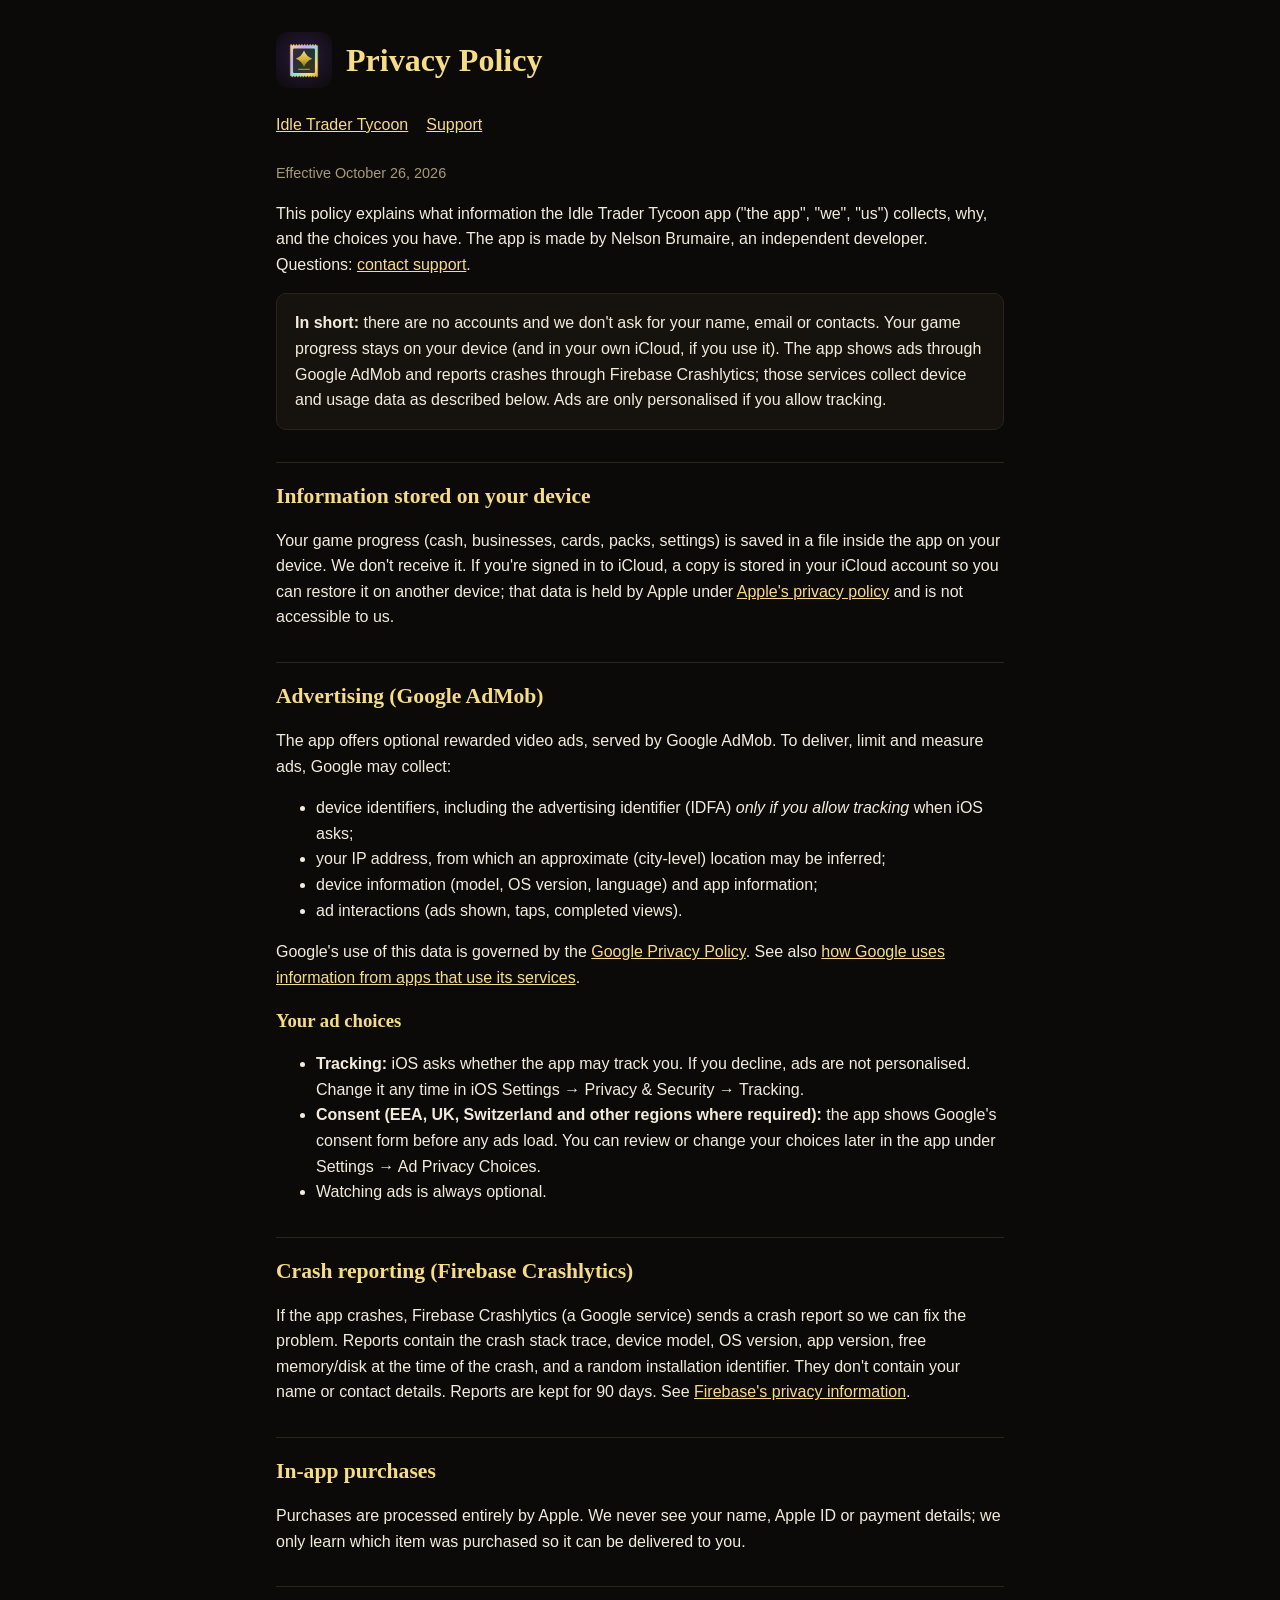
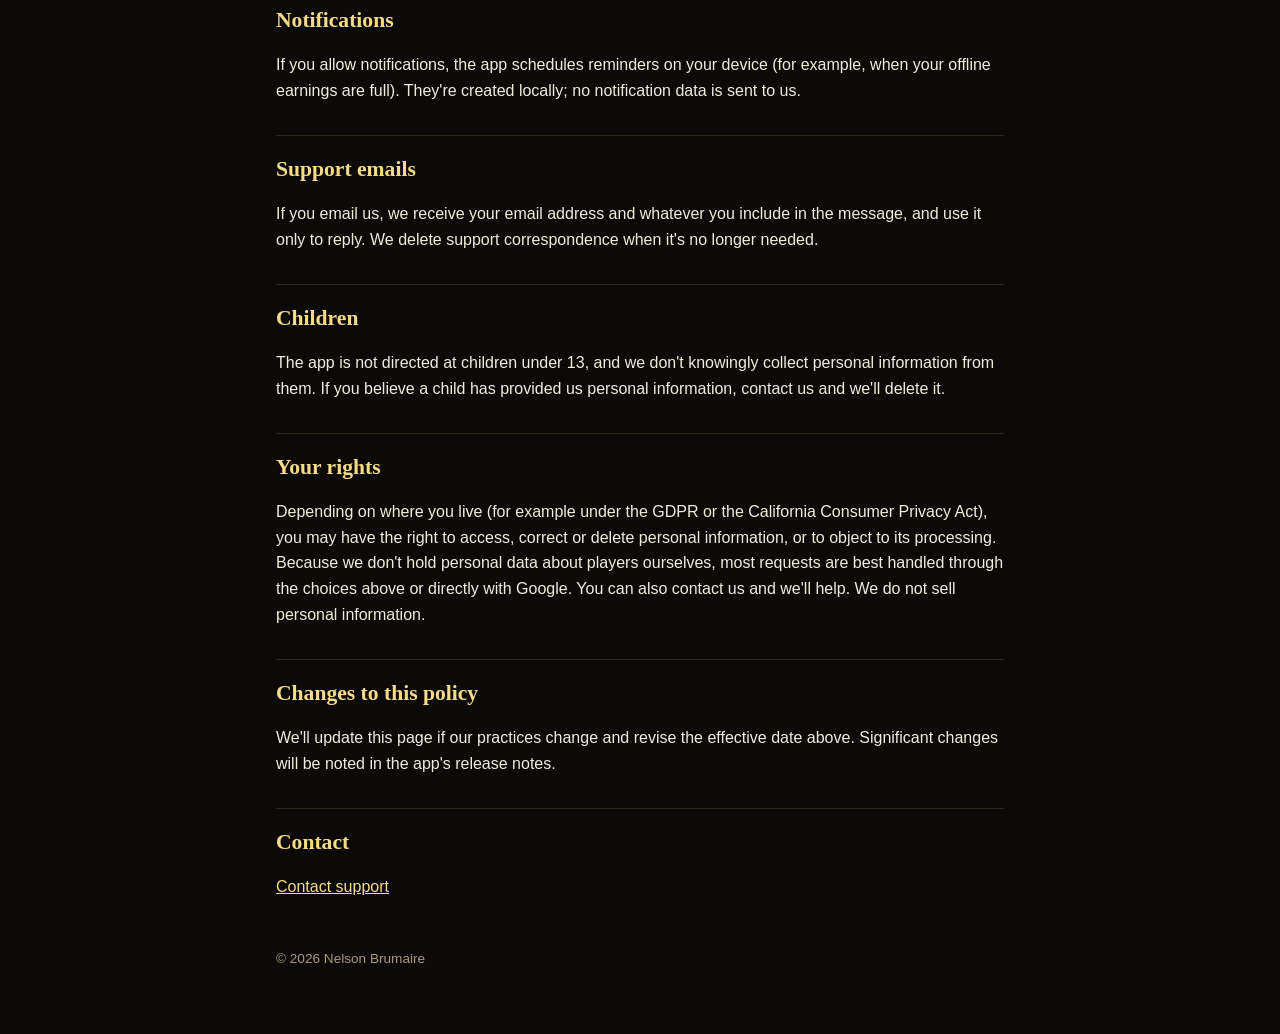
==== idle-trader-tycoon/privacy/index.html @ be17ad71 "Idle Trader Tycoon website: landing, support and privacy pages Co-Authored-By: Claude Opus 5.5 <nore" ====
<!doctype html>
<html lang="en">
<head>
  <meta charset="utf-8">
  <meta name="viewport" content="width=device-width, initial-scale=1">
  <title>Privacy Policy — Idle Trader Tycoon</title>
  <link rel="icon" href="../icon.svg">
  <link rel="stylesheet" href="/styles.css">
</head>
<body>
<main>
  <header>
    <img src="../icon.svg" alt="">
    <h1>Privacy Policy</h1>
  </header>
  <nav><a href="../">Idle Trader Tycoon</a><a href="../support/">Support</a></nav>
  <p class="muted">Effective October 26, 2026</p>

  <p>This policy explains what information the Idle Trader Tycoon app ("the app",
  "we", "us") collects, why, and the choices you have. The app is made by
  Nelson Brumaire, an independent developer. Questions:
  <a href="../support/">contact support</a>.</p>

  <div class="card">
    <strong>In short:</strong> there are no accounts and we don't ask for your name,
    email or contacts. Your game progress stays on your device (and in your own
    iCloud, if you use it). The app shows ads through Google AdMob and reports
    crashes through Firebase Crashlytics; those services collect device and usage
    data as described below. Ads are only personalised if you allow tracking.
  </div>

  <h2>Information stored on your device</h2>
  <p>Your game progress (cash, businesses, cards, packs, settings) is saved in a file
  inside the app on your device. We don't receive it. If you're signed in to iCloud,
  a copy is stored in your iCloud account so you can restore it on another device;
  that data is held by Apple under <a href="https://www.apple.com/legal/privacy/">Apple's
  privacy policy</a> and is not accessible to us.</p>

  <h2>Advertising (Google AdMob)</h2>
  <p>The app offers optional rewarded video ads, served by Google AdMob. To deliver,
  limit and measure ads, Google may collect:</p>
  <ul>
    <li>device identifiers, including the advertising identifier (IDFA) <em>only if
    you allow tracking</em> when iOS asks;</li>
    <li>your IP address, from which an approximate (city-level) location may be
    inferred;</li>
    <li>device information (model, OS version, language) and app information;</li>
    <li>ad interactions (ads shown, taps, completed views).</li>
  </ul>
  <p>Google's use of this data is governed by the
  <a href="https://policies.google.com/privacy">Google Privacy Policy</a>. See also
  <a href="https://policies.google.com/technologies/partner-sites">how Google uses
  information from apps that use its services</a>.</p>

  <h3>Your ad choices</h3>
  <ul>
    <li><strong>Tracking:</strong> iOS asks whether the app may track you. If you
    decline, ads are not personalised. Change it any time in iOS Settings → Privacy
    &amp; Security → Tracking.</li>
    <li><strong>Consent (EEA, UK, Switzerland and other regions where required):</strong>
    the app shows Google's consent form before any ads load. You can review or change
    your choices later in the app under Settings → Ad Privacy Choices.</li>
    <li>Watching ads is always optional.</li>
  </ul>

  <h2>Crash reporting (Firebase Crashlytics)</h2>
  <p>If the app crashes, Firebase Crashlytics (a Google service) sends a crash report
  so we can fix the problem. Reports contain the crash stack trace, device model,
  OS version, app version, free memory/disk at the time of the crash, and a random
  installation identifier. They don't contain your name or contact details. Reports
  are kept for 90 days. See
  <a href="https://firebase.google.com/support/privacy">Firebase's privacy information</a>.</p>

  <h2>In-app purchases</h2>
  <p>Purchases are processed entirely by Apple. We never see your name, Apple ID or
  payment details; we only learn which item was purchased so it can be delivered to
  you.</p>

  <h2>Notifications</h2>
  <p>If you allow notifications, the app schedules reminders on your device (for
  example, when your offline earnings are full). They're created locally; no
  notification data is sent to us.</p>

  <h2>Support emails</h2>
  <p>If you email us, we receive your email address and whatever you include in the
  message, and use it only to reply. We delete support correspondence when it's no
  longer needed.</p>

  <h2>Children</h2>
  <p>The app is not directed at children under 13, and we don't knowingly collect
  personal information from them. If you believe a child has provided us personal
  information, contact us and we'll delete it.</p>

  <h2>Your rights</h2>
  <p>Depending on where you live (for example under the GDPR or the California
  Consumer Privacy Act), you may have the right to access, correct or delete personal
  information, or to object to its processing. Because we don't hold personal data
  about players ourselves, most requests are best handled through the choices above
  or directly with Google. You can also contact us and we'll help. We do not sell
  personal information.</p>

  <h2>Changes to this policy</h2>
  <p>We'll update this page if our practices change and revise the effective date
  above. Significant changes will be noted in the app's release notes.</p>

  <h2>Contact</h2>
  <p><a href="../support/">Contact support</a></p>

  <footer>© 2026 Nelson Brumaire</footer>
</main>
</body>
</html>
---- styles.css ----
:root {
  --bg: #0b0a08;
  --card: #16130e;
  --line: #2a2419;
  --text: #f3ecdd;
  --muted: #a89a78;
  --gold: #d4af37;
  --gold-light: #f6dc86;
}
* { box-sizing: border-box; }
body {
  margin: 0;
  background: var(--bg);
  color: var(--text);
  font: 16px/1.6 -apple-system, BlinkMacSystemFont, "Segoe UI", Inter, Roboto, sans-serif;
}
main { max-width: 760px; margin: 0 auto; padding: 32px 16px 64px; }
header { display: flex; align-items: center; gap: 14px; margin-bottom: 24px; }
header img { width: 56px; height: 56px; border-radius: 12px; }
h1, h2, h3 { font-family: "Playfair Display", Georgia, serif; color: var(--gold-light); line-height: 1.25; }
h1 { font-size: 2rem; margin: 0; }
h2 { font-size: 1.35rem; margin-top: 2rem; border-top: 1px solid var(--line); padding-top: 1.25rem; }
a { color: var(--gold-light); }
p, li { color: var(--text); }
.muted { color: var(--muted); font-size: .9rem; }
.card { background: var(--card); border: 1px solid var(--line); border-radius: 10px; padding: 16px 18px; margin: 16px 0; }
.button { display: inline-block; background: var(--gold); color: #1a1403; font-weight: 700;
  text-decoration: none; padding: 10px 18px; border-radius: 6px; }
nav { display: flex; gap: 18px; flex-wrap: wrap; margin: 8px 0 24px; }
footer { margin-top: 48px; color: var(--muted); font-size: .85rem; }
table { width: 100%; border-collapse: collapse; font-size: .95rem; }
th, td { text-align: left; padding: 8px; border-bottom: 1px solid var(--line); vertical-align: top; }
th { color: var(--muted); font-weight: 600; }
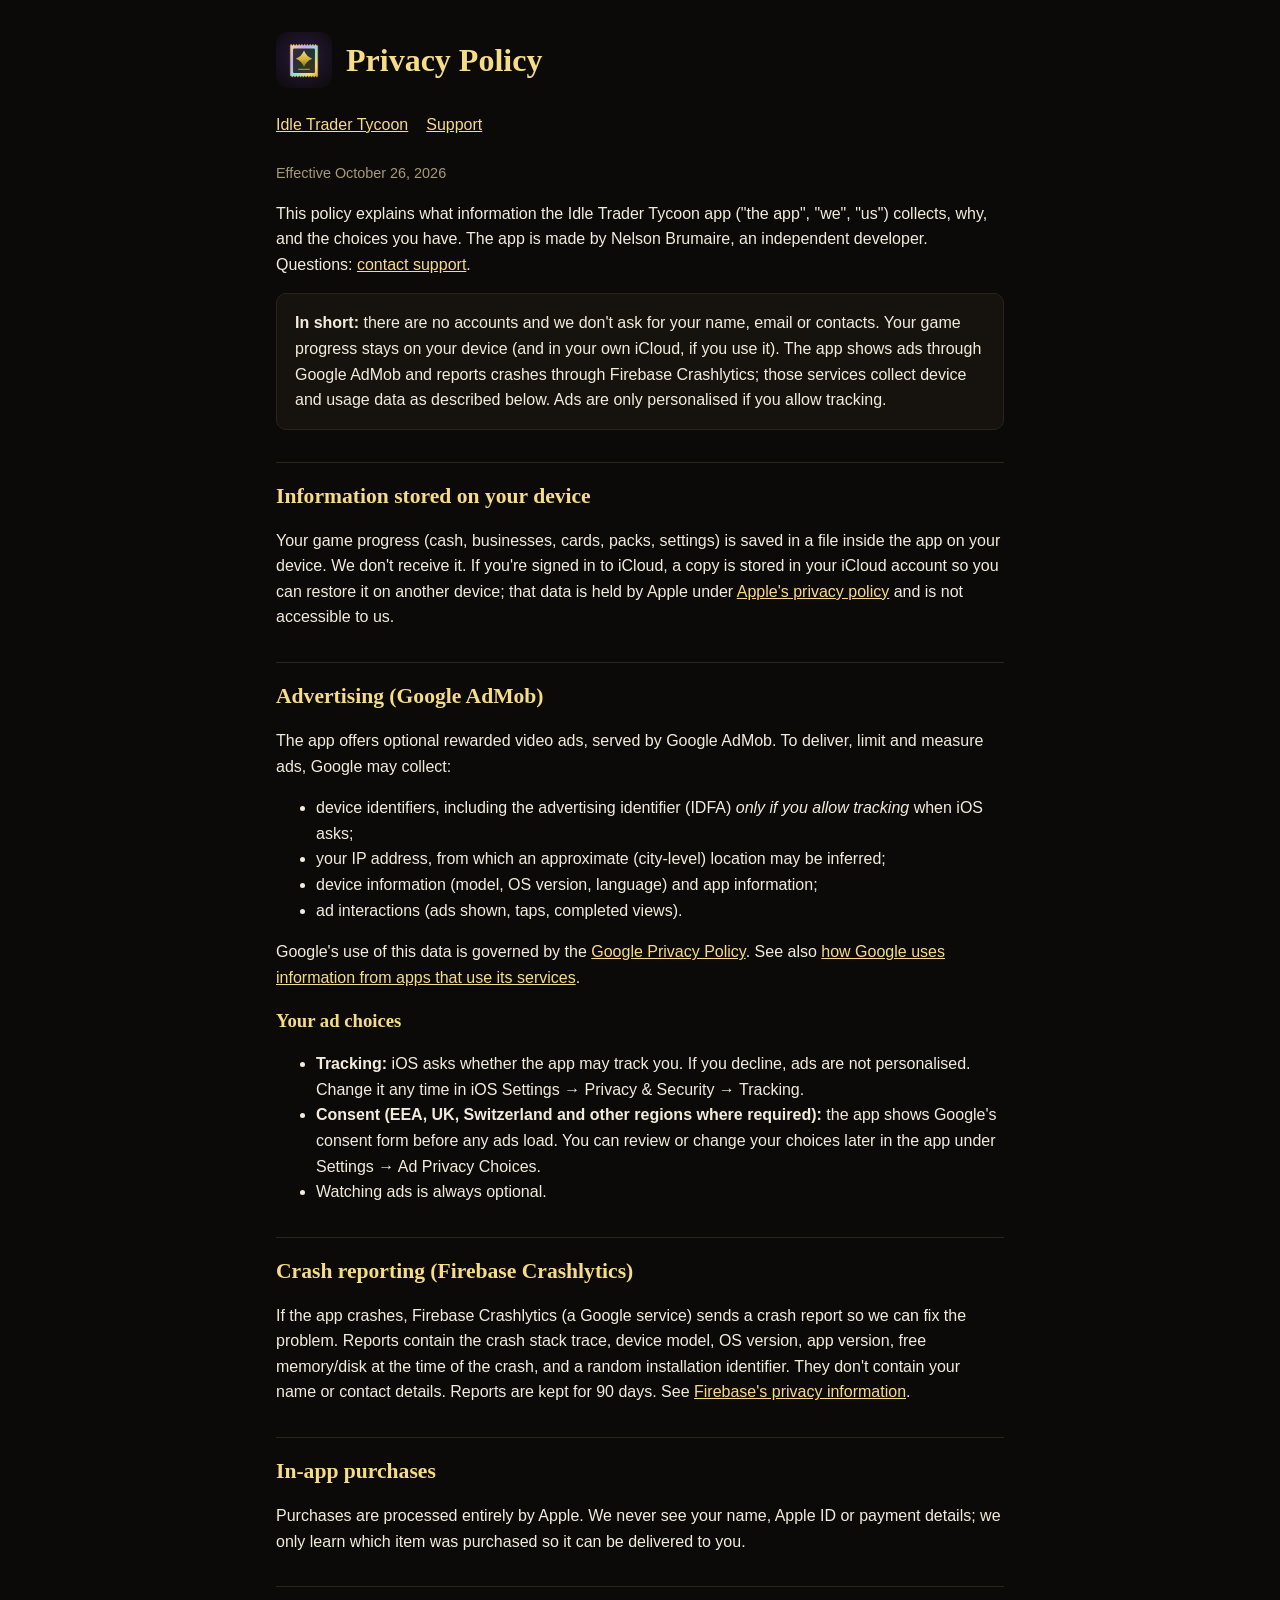
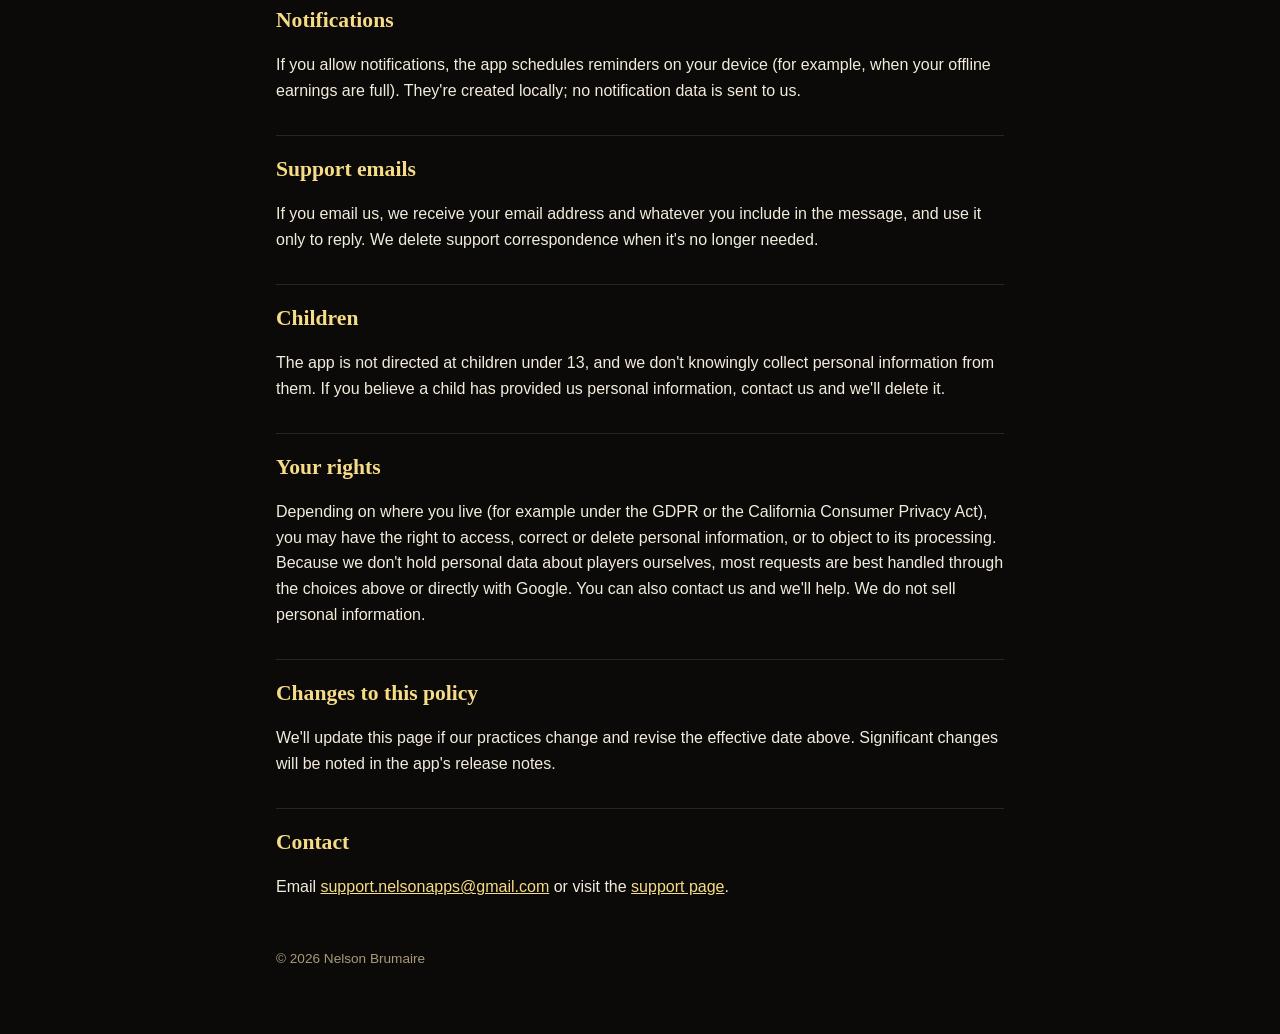
==== commit adacfdc6: "Support email on support and privacy pages Co-Authored-By: Claude Opus 5.5 <noreply@anthropic.com>" ====
--- a/idle-trader-tycoon/privacy/index.html
+++ b/idle-trader-tycoon/privacy/index.html
@@ -104,7 +104,7 @@
   above. Significant changes will be noted in the app's release notes.</p>
 
   <h2>Contact</h2>
-  <p><a href="../support/">Contact support</a></p>
+  <p>Email <a href="mailto:support.nelsonapps@gmail.com">support.nelsonapps@gmail.com</a> or visit the <a href="../support/">support page</a>.</p>
 
   <footer>© 2026 Nelson Brumaire</footer>
 </main>
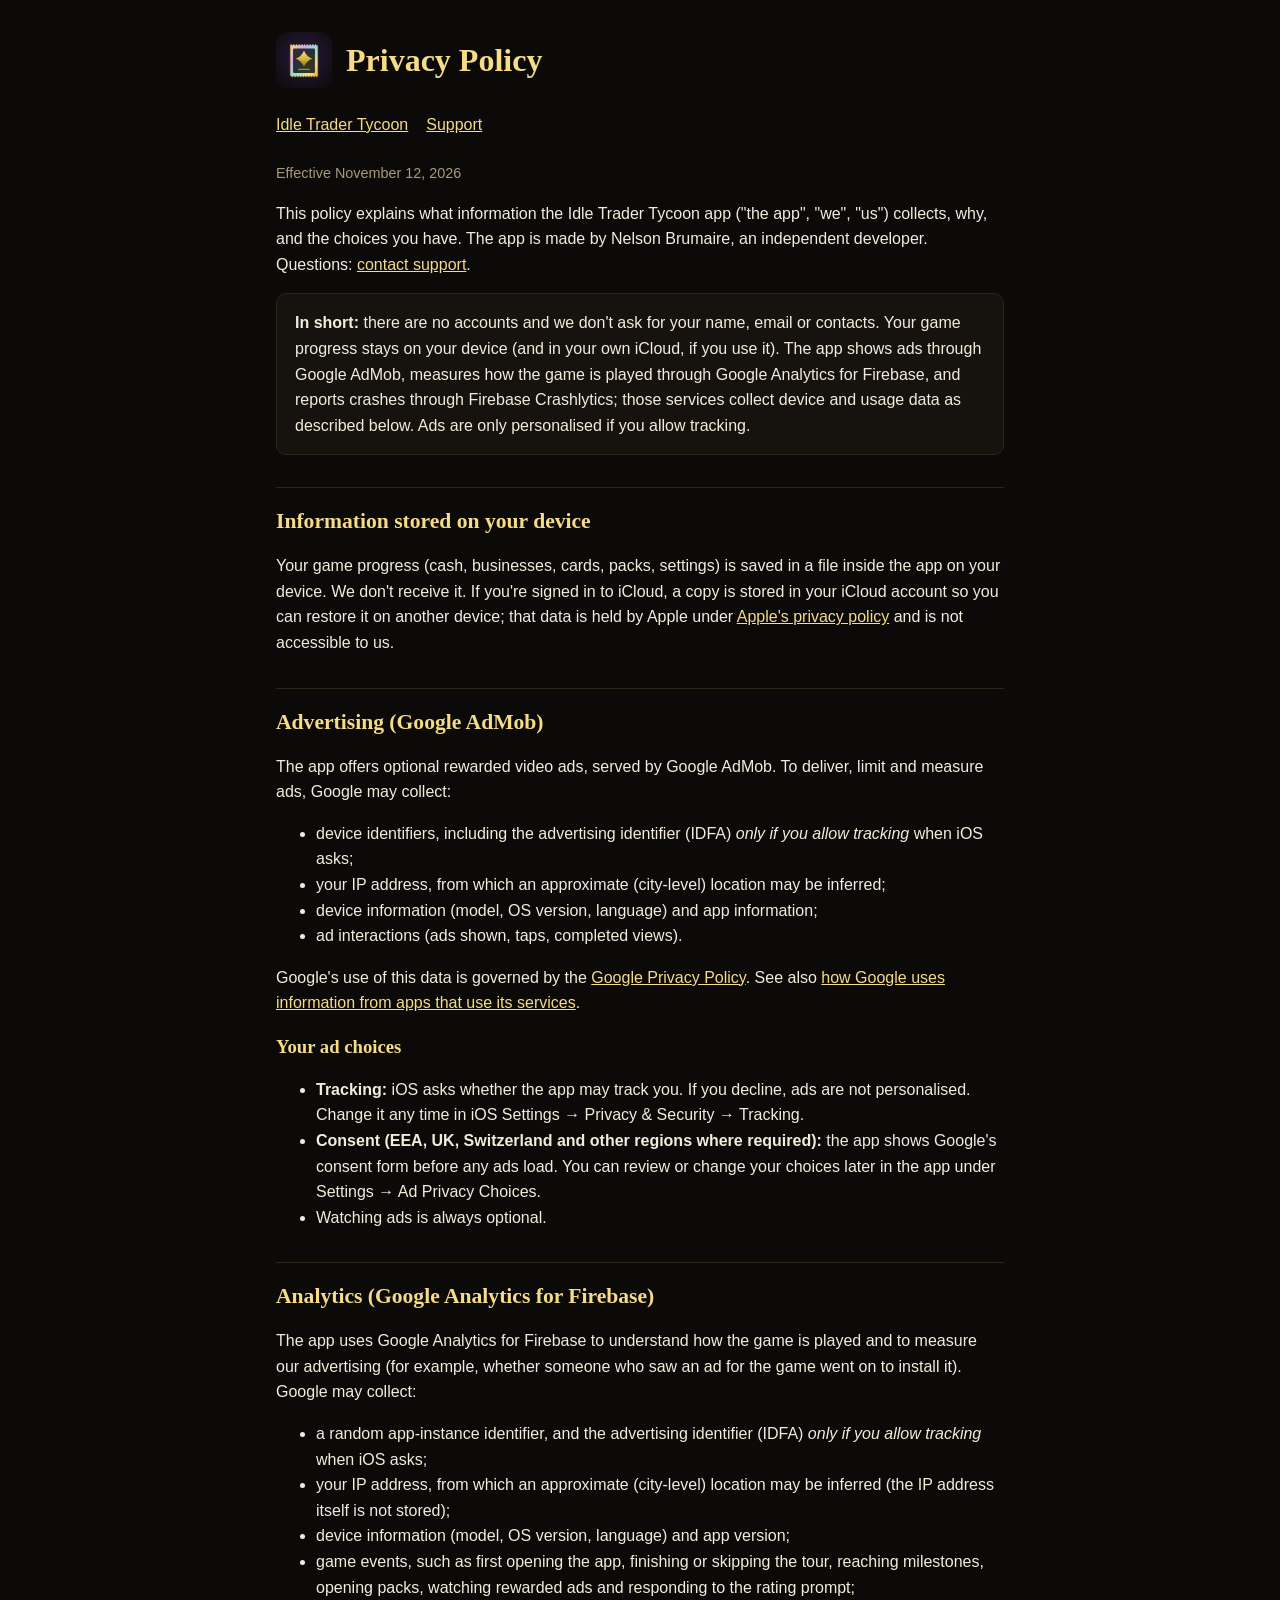
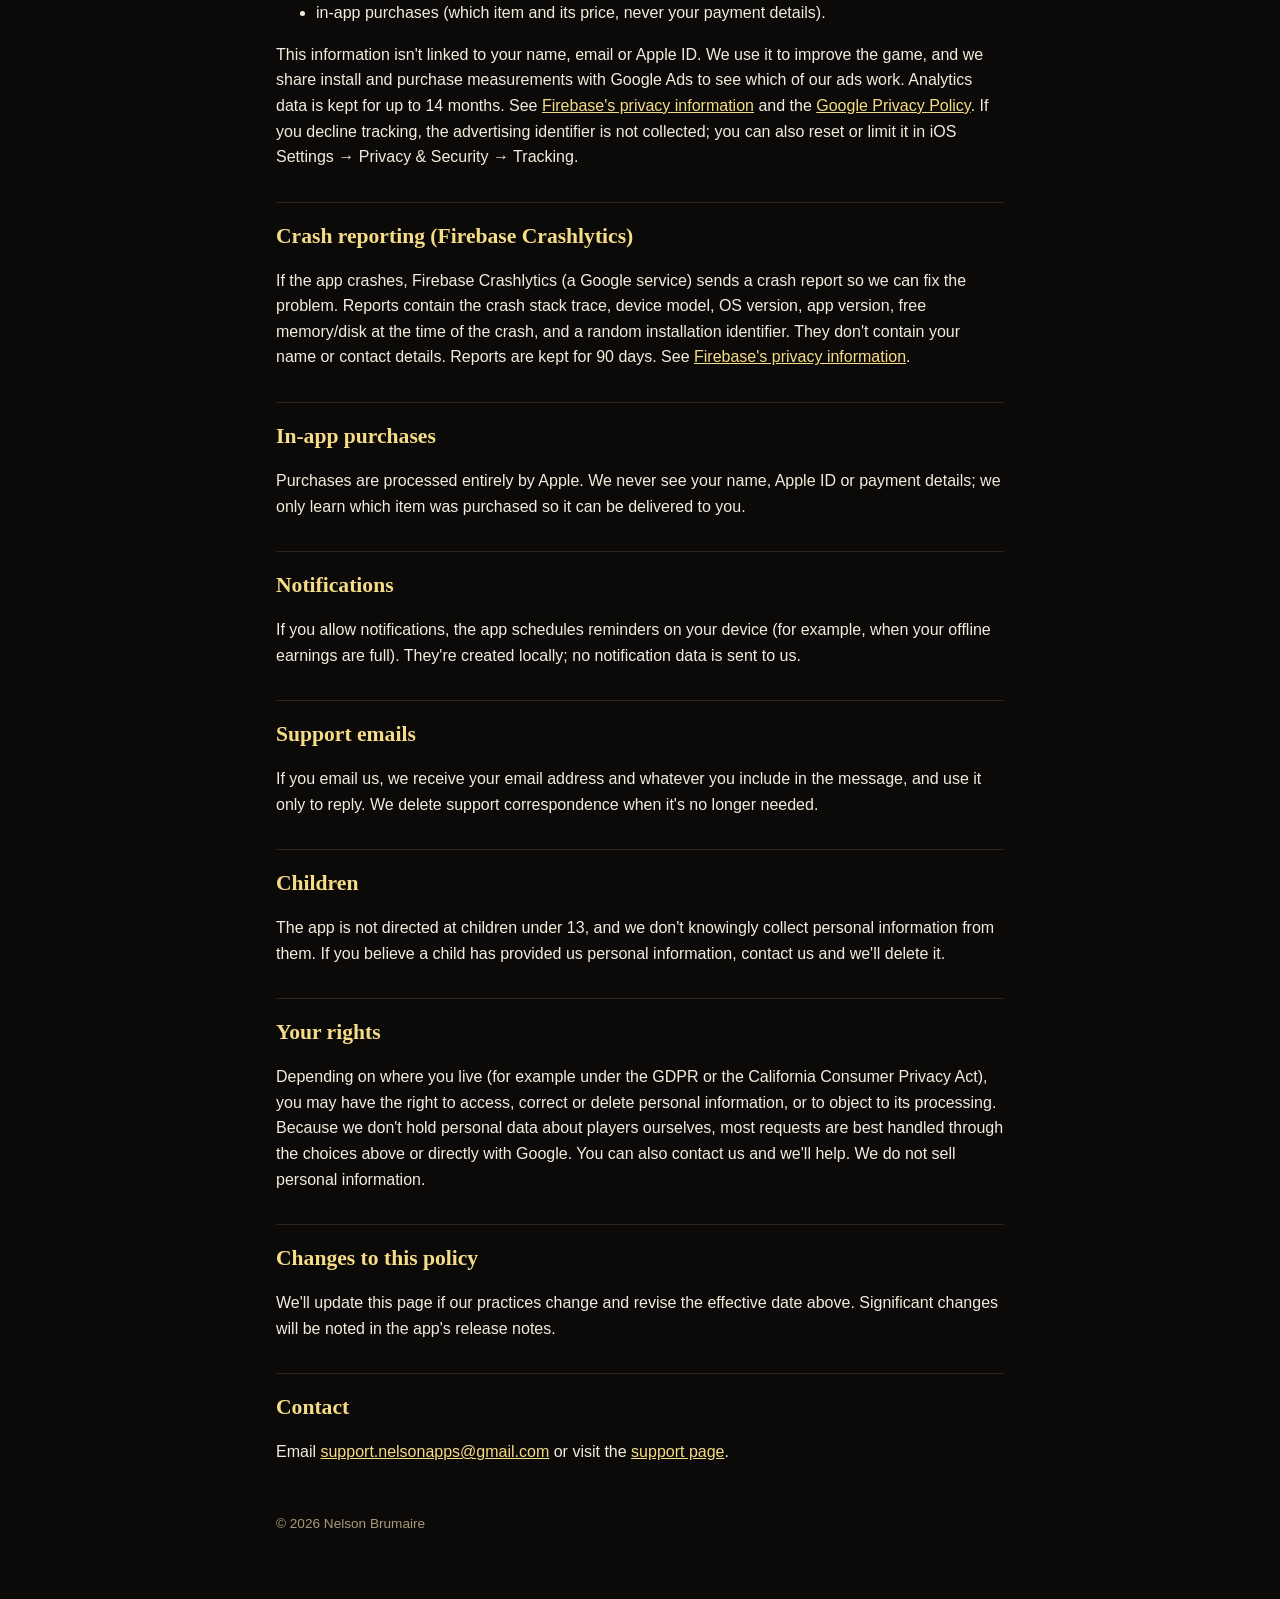
==== commit 64e63d57: "Idle Trader Tycoon privacy: add Google Analytics for Firebase Co-Authored-By: Claude Opus 5.5 <norep" ====
--- a/idle-trader-tycoon/privacy/index.html
+++ b/idle-trader-tycoon/privacy/index.html
@@ -14,7 +14,7 @@
     <h1>Privacy Policy</h1>
   </header>
   <nav><a href="../">Idle Trader Tycoon</a><a href="../support/">Support</a></nav>
-  <p class="muted">Effective October 26, 2026</p>
+  <p class="muted">Effective November 12, 2026</p>
 
   <p>This policy explains what information the Idle Trader Tycoon app ("the app",
   "we", "us") collects, why, and the choices you have. The app is made by
@@ -24,9 +24,10 @@
   <div class="card">
     <strong>In short:</strong> there are no accounts and we don't ask for your name,
     email or contacts. Your game progress stays on your device (and in your own
-    iCloud, if you use it). The app shows ads through Google AdMob and reports
-    crashes through Firebase Crashlytics; those services collect device and usage
-    data as described below. Ads are only personalised if you allow tracking.
+    iCloud, if you use it). The app shows ads through Google AdMob, measures how the
+    game is played through Google Analytics for Firebase, and reports crashes through
+    Firebase Crashlytics; those services collect device and usage data as described
+    below. Ads are only personalised if you allow tracking.
   </div>
 
   <h2>Information stored on your device</h2>
@@ -62,6 +63,29 @@
     your choices later in the app under Settings → Ad Privacy Choices.</li>
     <li>Watching ads is always optional.</li>
   </ul>
+
+  <h2>Analytics (Google Analytics for Firebase)</h2>
+  <p>The app uses Google Analytics for Firebase to understand how the game is played
+  and to measure our advertising (for example, whether someone who saw an ad for the
+  game went on to install it). Google may collect:</p>
+  <ul>
+    <li>a random app-instance identifier, and the advertising identifier (IDFA)
+    <em>only if you allow tracking</em> when iOS asks;</li>
+    <li>your IP address, from which an approximate (city-level) location may be
+    inferred (the IP address itself is not stored);</li>
+    <li>device information (model, OS version, language) and app version;</li>
+    <li>game events, such as first opening the app, finishing or skipping the tour,
+    reaching milestones, opening packs, watching rewarded ads and responding to the
+    rating prompt;</li>
+    <li>in-app purchases (which item and its price, never your payment details).</li>
+  </ul>
+  <p>This information isn't linked to your name, email or Apple ID. We use it to
+  improve the game, and we share install and purchase measurements with Google Ads
+  to see which of our ads work. Analytics data is kept for up to 14 months. See
+  <a href="https://firebase.google.com/support/privacy">Firebase's privacy information</a>
+  and the <a href="https://policies.google.com/privacy">Google Privacy Policy</a>.
+  If you decline tracking, the advertising identifier is not collected; you can
+  also reset or limit it in iOS Settings → Privacy &amp; Security → Tracking.</p>
 
   <h2>Crash reporting (Firebase Crashlytics)</h2>
   <p>If the app crashes, Firebase Crashlytics (a Google service) sends a crash report
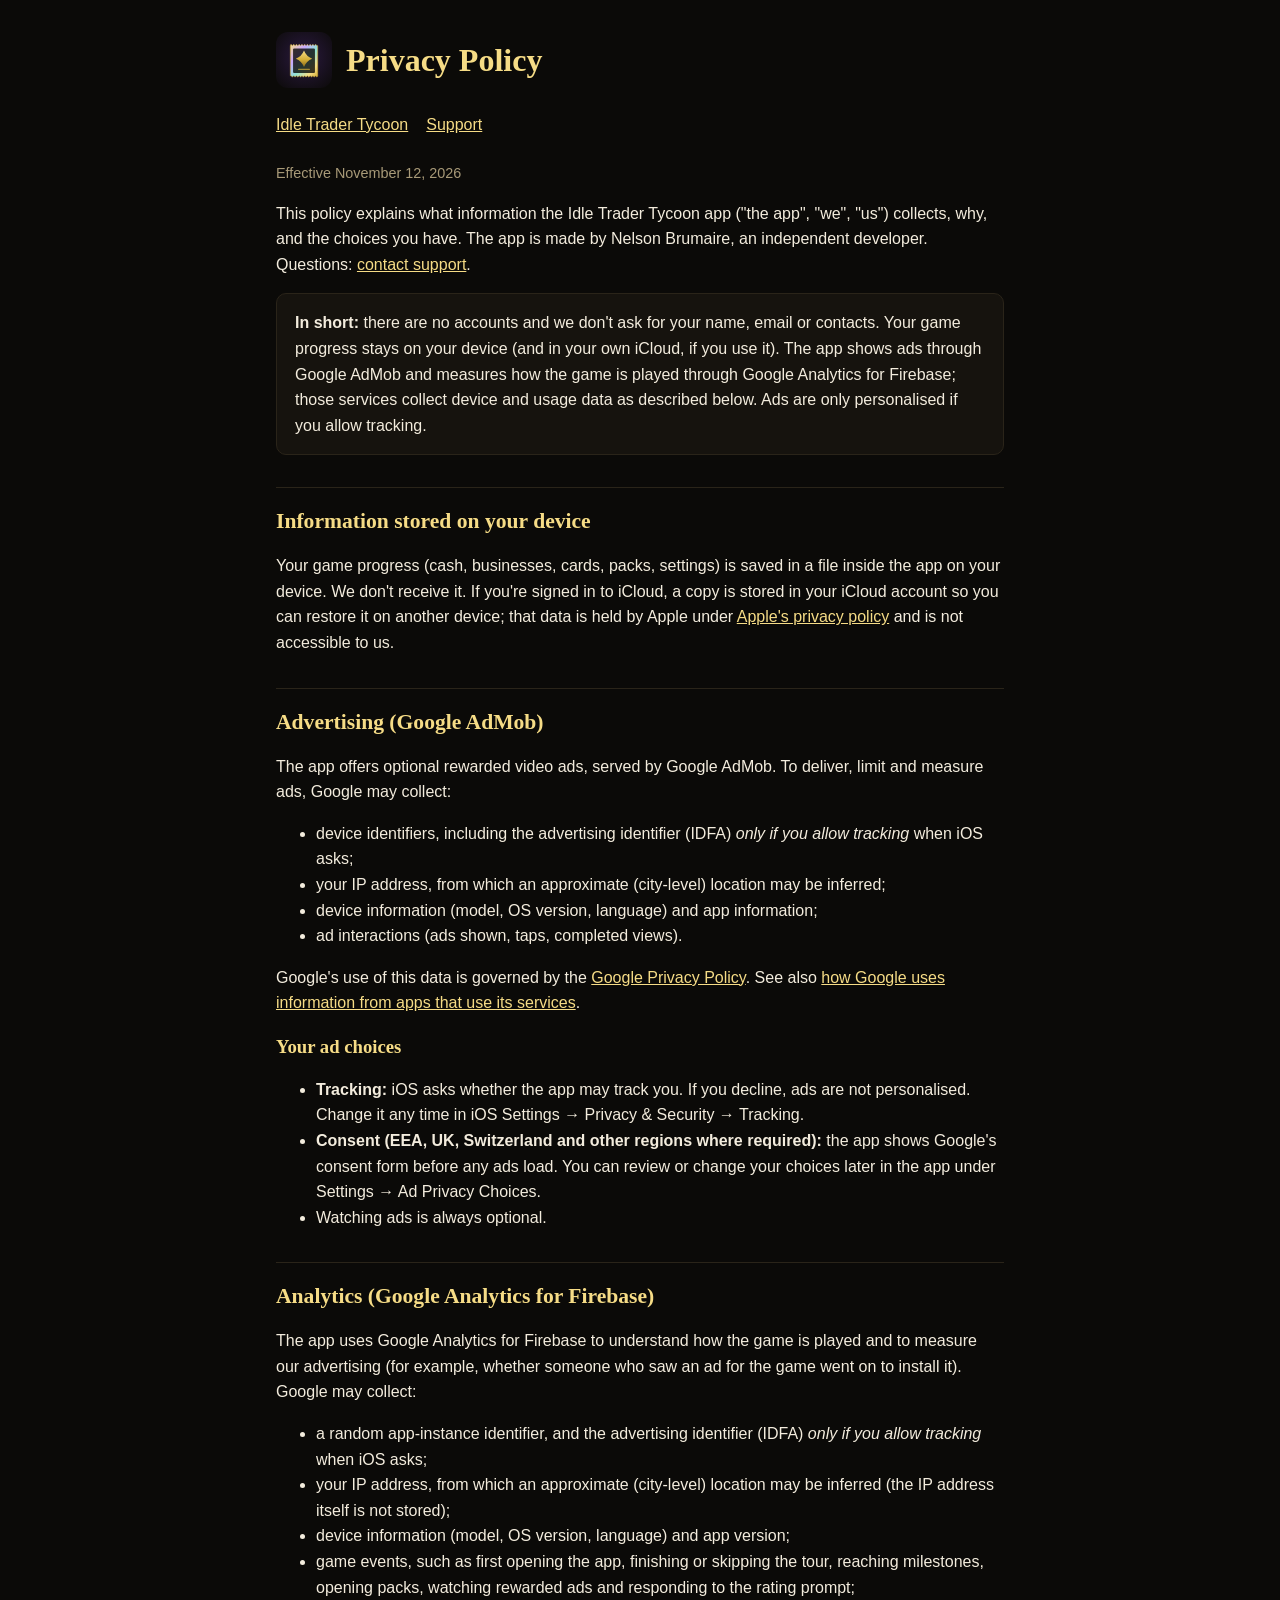
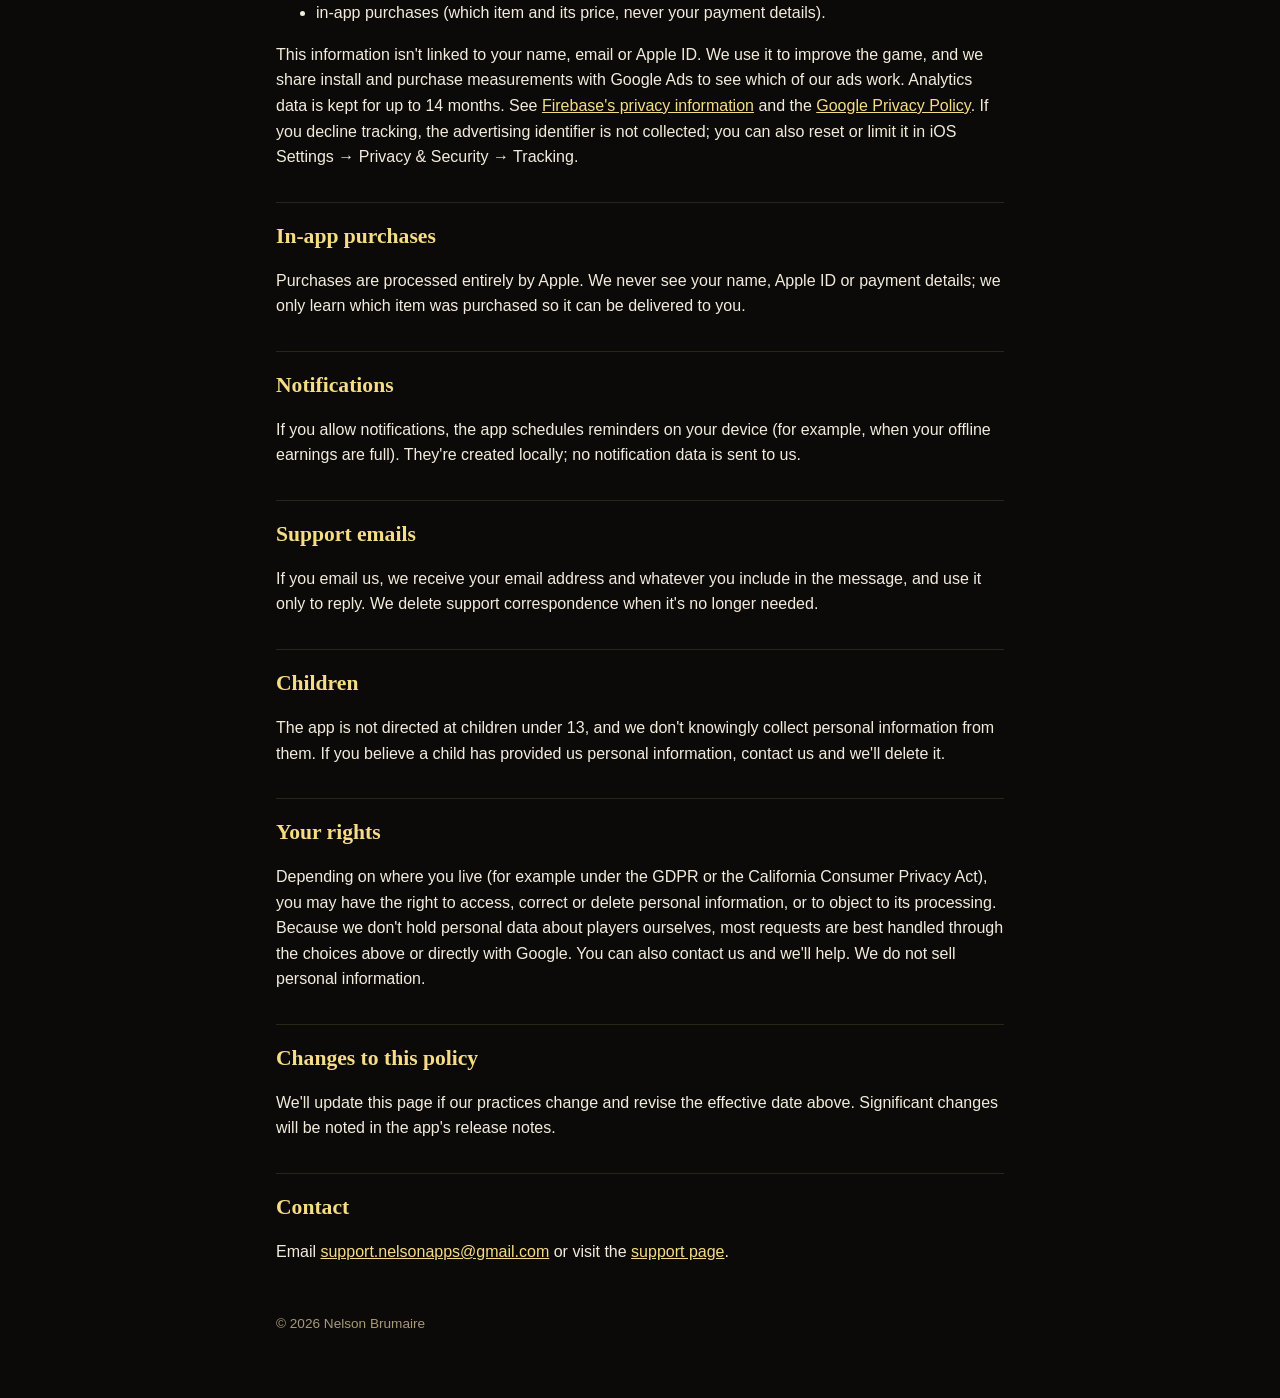
==== commit 2b87d234: "Idle Trader Tycoon privacy: remove Crashlytics (not used) Co-Authored-By: Claude Opus 5.5 <noreply@a" ====
--- a/idle-trader-tycoon/privacy/index.html
+++ b/idle-trader-tycoon/privacy/index.html
@@ -24,9 +24,8 @@
   <div class="card">
     <strong>In short:</strong> there are no accounts and we don't ask for your name,
     email or contacts. Your game progress stays on your device (and in your own
-    iCloud, if you use it). The app shows ads through Google AdMob, measures how the
-    game is played through Google Analytics for Firebase, and reports crashes through
-    Firebase Crashlytics; those services collect device and usage data as described
+    iCloud, if you use it). The app shows ads through Google AdMob and measures how the
+    game is played through Google Analytics for Firebase; those services collect device and usage data as described
     below. Ads are only personalised if you allow tracking.
   </div>
 
@@ -87,14 +86,6 @@
   If you decline tracking, the advertising identifier is not collected; you can
   also reset or limit it in iOS Settings → Privacy &amp; Security → Tracking.</p>
 
-  <h2>Crash reporting (Firebase Crashlytics)</h2>
-  <p>If the app crashes, Firebase Crashlytics (a Google service) sends a crash report
-  so we can fix the problem. Reports contain the crash stack trace, device model,
-  OS version, app version, free memory/disk at the time of the crash, and a random
-  installation identifier. They don't contain your name or contact details. Reports
-  are kept for 90 days. See
-  <a href="https://firebase.google.com/support/privacy">Firebase's privacy information</a>.</p>
-
   <h2>In-app purchases</h2>
   <p>Purchases are processed entirely by Apple. We never see your name, Apple ID or
   payment details; we only learn which item was purchased so it can be delivered to
